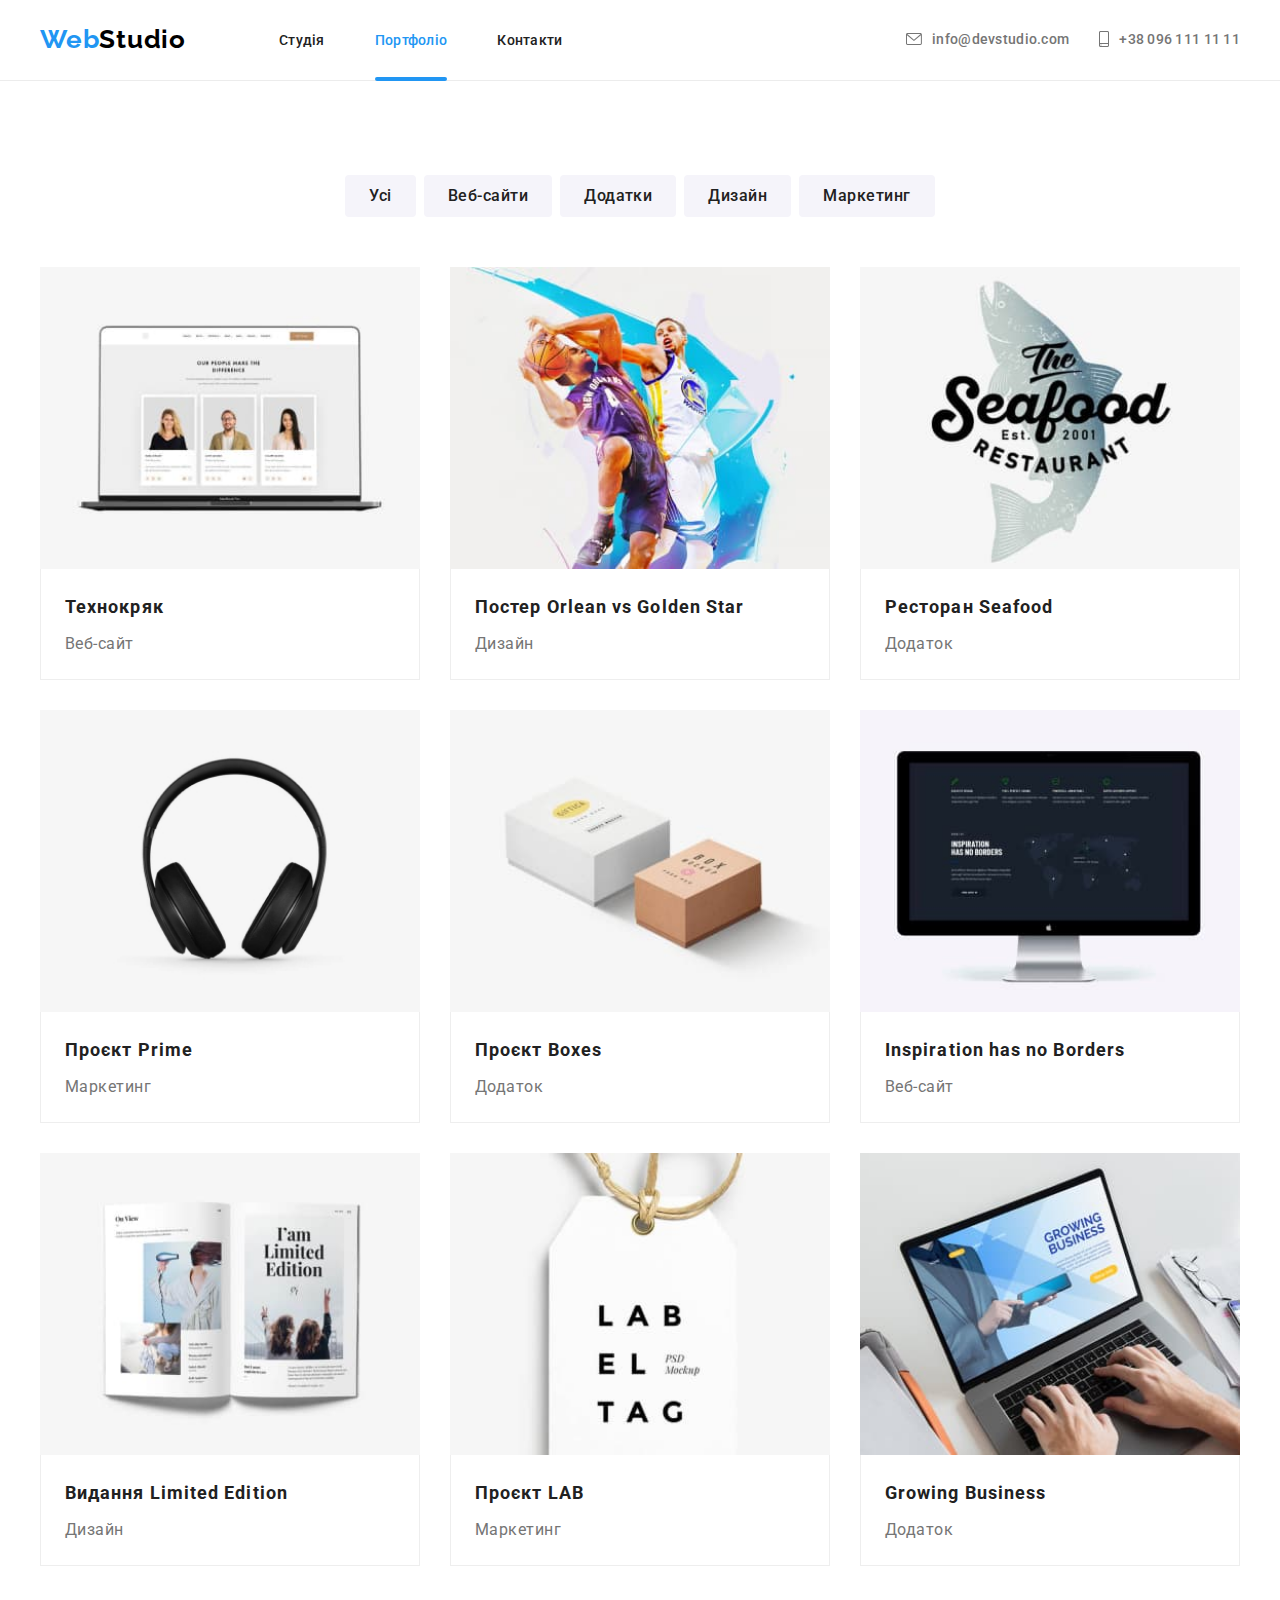
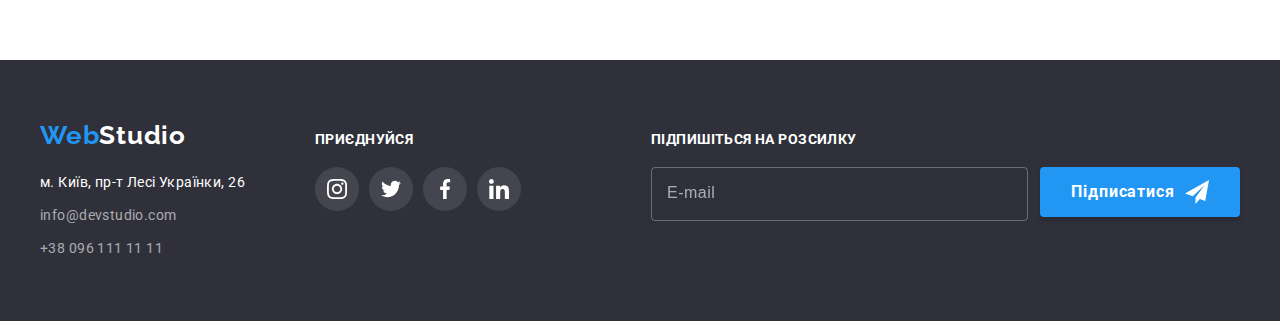
==== portfolio.html @ 85b56d27 "ДЗ Номер 8" ====
<!DOCTYPE html>
<html lang="uk">
  <head>
    <meta charset="UTF-8">
    <meta http-equiv="X-UA-Compatible" content="IE=edge">
    <meta name="viewport" content="width=device-width, initial-scale=1.0">
    <title>Портфоліо</title>
    <link rel="preconnect" href="https://fonts.googleapis.com">
    <link rel="preconnect" href="https://fonts.gstatic.com" crossorigin>
    <link rel="stylesheet" href="https://fonts.googleapis.com/css2?family=Raleway:wght@700&family=Roboto:wght@400;500;700;900&display=swap">
    <link rel="stylesheet" href="https://cdnjs.cloudflare.com/ajax/libs/modern-normalize/1.1.0/modern-normalize.min.css" integrity="sha512-wpPYUAdjBVSE4KJnH1VR1HeZfpl1ub8YT/NKx4PuQ5NmX2tKuGu6U/JRp5y+Y8XG2tV+wKQpNHVUX03MfMFn9Q==" crossorigin="anonymous" referrerpolicy="no-referrer">
    <link rel="stylesheet" href="./css/main.min.css">
    
  </head>

  <body>
    <header class="header">
      <div class="container header__container">     
        <a href="#" lang="en" class="logo header__logo">Web<span class="logo-studio header__logo-studio">Studio</span></a>
        <nav class="nav header__nav">       
          <ul class="menu list">
            <li class="menu__item"><a class="menu__link" href="./index.html">Студія</a></li>
            <li class="menu__item"><a class="menu__link menu__link-current" href="#">Портфоліо</a></li>
            <li class="menu__item"><a class="menu__link" href="#">Контакти</a></li>
          </ul>
          </nav>
          <ul class="authnav header__authnav list">
            <li class="authnav__item">            
              <a class="authnav__mail" href="mailto:info@devstudio.com">
                <svg class="authnav__icon-mail" width="16px" height="12px">
                  <use href="./images/ikonky.svg#icon-envelope"></use>
                </svg>
                info@devstudio.com
              </a>
            </li>
            <li>
              <a class="authnav__tel" href="tel:+380961111111">
                <svg class="authnav__icon-tel" width="10" height="16">
                  <use href="./images/ikonky.svg#icon-smartphone"></use>
                </svg>              
                +38 096 111 11 11
              </a>
            </li>
          </ul>
      </div>
    </header>

    <main>
      <section class="section">
        <div class="container">
          <h1 style="visibility: hidden; font-size: 0px" lang="en">
            Portfolio
          </h1>
          <ul class="portfolio-filters list">
            <li>
              <button type="button" class="button-portfolio">Усі</button>
            </li>
            <li>
              <button type="button" class="button-portfolio">Веб-сайти</button>
            </li>
            <li>
              <button type="button" class="button-portfolio">Додатки</button>
            </li>
            <li>
              <button type="button" class="button-portfolio">Дизайн</button>
            </li>
            <li>
              <button type="button" class="button-portfolio">Маркетинг</button>
            </li>
          </ul>
          <ul class="items-portfolio list">
            <li class="link-portfolio">              
              <a href="" class="portfolio-img">
                <div class="overlay">
                  <img src="./images/portfolio1.jpg" alt="Технократ" width="370" height="294">
                  <p class="portfolio-text">
                    Ресурс пропонує комплексні пропозиції з різним рівнем функціоналу та сервісів. Все це дозволить відвідувачу отримати вичерпні відомості про компанію чи приватну особу
                  </p>
                </div>            
                <div class="tetle-portfolio">
                  <h2 class="section-portfolio">Технокряк</h2>
                  <p class="text-portfolio">Веб-сайт</p>
                </div>
              </a>
            </li>
            <li class="link-portfolio">
              <a href="" class="portfolio-img">
                <div class="overlay">
                  <img src="./images/portfolio2.jpg" alt="Постер New Orlean vs Golden Star" width="370" height="294">
                  <p class="portfolio-text">
                    Ресурс пропонує комплексні пропозиції з різним рівнем функціоналу та сервісів. Все це дозволить відвідувачу отримати вичерпні відомості про компанію чи приватну особу
                  </p>
                </div>      
                <div class="tetle-portfolio">
                  <h2 class="section-portfolio">Постер <span lang="en">Orlean vs Golden Star</span>
                  </h2>
                  <p class="text-portfolio">Дизайн</p>
                </div>
              </a>
            </li>
            <li class="link-portfolio">
              <a href="" class="portfolio-img">
                <div class="overlay">
                  <img src="./images/portfolio-restoran.jpg" alt="Ресторан Seafood" width="370" height="294">
                  <p class="portfolio-text">
                    Ресурс пропонує комплексні пропозиції з різним рівнем функціоналу та сервісів. Все це дозволить відвідувачу отримати вичерпні відомості про компанію чи приватну особу
                  </p>
                </div>                
                <div class="tetle-portfolio">
                  <h2 class="section-portfolio">
                    Ресторан <span lang="en">Seafood</span>
                  </h2>
                  <p class="text-portfolio">Додаток</p>
                </div>
              </a>
            </li>
            <li class="link-portfolio">
              <a href="" class="portfolio-img">
                <div class="overlay">
                  <img src="./images/portfolio-2.jpg" alt="Проєкт Prime" width="370" height="294">                  
                  <p class="portfolio-text">
                    Ресурс пропонує комплексні пропозиції з різним рівнем функціоналу та сервісів. Все це дозволить відвідувачу отримати вичерпні відомості про компанію чи приватну особу
                  </p>
                </div>                
                <div class="tetle-portfolio">
                  <h2 class="section-portfolio">
                    Проєкт <span lang="en">Prime</span>
                  </h2>
                  <p class="text-portfolio">Маркетинг</p>
                </div>
              </a>
            </li>
            <li class="link-portfolio">
              <a href="" class="portfolio-img">
                <div class="overlay">
                  <img src="./images/portfolio5.jpg" alt="Проєкт Boxes" width="370" height="294">
                  <p class="portfolio-text">
                    Ресурс пропонує комплексні пропозиції з різним рівнем функціоналу та сервісів. Все це дозволить відвідувачу отримати вичерпні відомості про компанію чи приватну особу
                  </p>
                </div>                
                <div class="tetle-portfolio">
                  <h2 class="section-portfolio">
                    Проєкт <span lang="en">Boxes</span>
                  </h2>
                  <p class="text-portfolio">Додаток</p>
                </div>
              </a>
            </li>
            <li class="link-portfolio">
              <a href="" class="portfolio-img">
                <div class="overlay">
                  <img src="./images/monitor.jpg" alt="Inspiration has no Borders" width="370" height="294">
                  <p class="portfolio-text">
                    Ресурс пропонує комплексні пропозиції з різним рівнем функціоналу та сервісів. Все це дозволить відвідувачу отримати вичерпні відомості про компанію чи приватну особу
                  </p>
                </div>                
                <div class="tetle-portfolio">
                  <h2 class="section-portfolio" lang="en">
                    Inspiration has no Borders
                  </h2>
                  <p class="text-portfolio">Веб-сайт</p>
                </div>
              </a>
            </li>
            <li class="link-portfolio">
              <a href="" class="portfolio-img">
                <div class="overlay">
                  <img src="./images/portfolio7.jpg" alt="Видання Limited Edition" width="370" height="294">
                  <p class="portfolio-text">
                    Ресурс пропонує комплексні пропозиції з різним рівнем функціоналу та сервісів. Все це дозволить відвідувачу отримати вичерпні відомості про компанію чи приватну особу
                  </p>
                </div>                
                <div class="tetle-portfolio">
                  <h2 class="section-portfolio">
                    Видання <span lang="en">Limited Edition</span>
                  </h2>
                  <p class="text-portfolio">Дизайн</p>
                </div>
              </a>
            </li>
            <li class="link-portfolio">
              <a href="" class="portfolio-img">
                <div class="overlay">
                  <img src="./images/portfolio8.jpg" alt="Проєкт LAB" width="370" height="294">
                  <p class="portfolio-text">
                    Ресурс пропонує комплексні пропозиції з різним рівнем функціоналу та сервісів. Все це дозволить відвідувачу отримати вичерпні відомості про компанію чи приватну особу
                  </p>
                </div>         
                <div class="tetle-portfolio">
                  <h2 class="section-portfolio">
                    Проєкт <span lang="en">LAB</span>
                  </h2>
                  <p class="text-portfolio">Маркетинг</p>
                </div>
              </a>
            </li>
            <li class="link-portfolio">
              <a href="" class="portfolio-img">
                <div class="overlay">
                  <img src="./images/2910404.jpg" alt="Growing Business" width="370" height="294">
                  <p class="portfolio-text">
                    Ресурс пропонує комплексні пропозиції з різним рівнем функціоналу та сервісів. Все це дозволить відвідувачу отримати вичерпні відомості про компанію чи приватну особу
                  </p>
                </div>               
                <div class="tetle-portfolio">
                  <h2 class="section-portfolio" lang="en">Growing Business</h2>
                  <p class="text-portfolio">Додаток</p>
                </div>
              </a>
            </li>
          </ul>
        </div>
      </section>
    </main>
    <footer class="footer">
      <div class="container footer-container">
        <div class="footer-adres">
          <div class="container-logo">
            <a href="#" class="logofooter">
              Web<span class="logo-footer">Studio</span>
            </a>
          </div>
          <address class="container-adres-footer">
            <ul class="footer-link list">
              <li> 
                <a class="item-footer" href="https://goo.gl/maps/GnvDtr7HdXRWNXp48" target="_blank" rel="noopener noreferrer">м. Київ, пр-т Лесі Українки, 26</a>
              </li>
              <li>
                <a class="link-mail-footer" href="mailto:info@devstudio.com"
                  >info@devstudio.com
                </a>
              </li>
              <li>
                <a class="link-tel-footer" href="tel:+380961111111">
                  +38 096 111 11 11
                </a>
              </li>
            </ul>
          </address>
        </div>
        <div class="social">
          <span class="footer-internet-title">Приєднуйся</span>
          <ul class="social-list list">
            <li class="social-item">
              <a class="social-link" href="#">
                <svg class="social-icon" width="20" height="20">
                  <use href="./images/ikonky.svg#icon-instagram"></use>
                </svg>
              </a>
            </li>
            <li class="social-item">
              <a class="social-link" href="#">
                <svg class="social-icon" width="20" height="20">
                  <use href="./images/ikonky.svg#icon-twitter"></use>
                </svg>
              </a>
            </li>
            <li class="social-item">
              <a class="social-link" href="#">
                <svg class="social-icon" width="20" height="20">
                  <use href="./images/ikonky.svg#icon-facebook"></use>
                </svg>
              </a>
            </li>
            <li class="social-item">
              <a class="social-link" href="#">
                <svg class="social-icon" width="20" height="20">
                  <use href="./images/ikonky.svg#icon-linkedin"></use>
                </svg>
              </a>
            </li>
          </ul>
        </div>
        <div>
          <p class="footer-subtitle">Підпишіться на розсилку</p>
          <form class="signup-field">
            <input class="signup-input"
            type="email"
            name="signup-form" 
            id="email"
            placeholder="E-mail">            
            <button class="signup-button" type="submit">Підписатися
            <svg class="sign-icon" width="24" height="24">
                <use href="./images/ikonky.svg#icon-send"></use>
              </svg>
            </button>
          </form>
        </div>
      </div>
    </footer>
  </body>
</html>
---- css/main.min.css ----
h1,h2,h3,h4,h5,h6,p{margin:0}img{display:block;width:100%;height:auto;max-width:100%}body{font-family:"Roboto",sans-serif;background-color:var(--primary--white-color);color:var(--primary-text-color);margin:0}.list{list-style:none;margin:0;padding:0}.section,.portfolio{padding:94px 0}.container{width:100%;padding-left:15px;padding-right:15px;margin:0 auto}@media screen and (min-width: 480px){.container{max-width:480px}}@media screen and (min-width: 768px){.container{max-width:768px}}@media screen and (min-width: 1200px){.container{max-width:1200px}}.is-hidden{opacity:0;visibility:hidden;pointer-events:none}.backdrop{position:fixed;top:0;left:0;width:100%;height:100%;background-color:rgba(0,0,0,.2);transition:opacity var(--tran)}.modal{position:absolute;top:50%;left:50%;transform:translate(-50%, -50%);width:528px;box-shadow:0px 1px 3px rgba(0,0,0,.12),0px 1px 1px rgba(0,0,0,.14),0px 2px 1px rgba(0,0,0,.2);border-radius:4px;padding:40px;background-color:var(--primary--white-color)}.button-modal{position:absolute;display:flex;top:8px;right:8px;width:30px;height:30px;justify-content:center;align-items:center;border:1px solid rgba(0,0,0,.1);border-radius:50%;cursor:pointer;background-color:#fff;transition:color var(--tran),background-color var(--tran)}.button-modal:hover,.button-modal:focus{fill:var(--button-active-color)}.modal-title{font-weight:700;font-size:20px;line-height:1.15;text-align:center;letter-spacing:.03em;margin-bottom:12px;color:var(--title-text-color)}.modal-field{position:relative}.modal-field:not(:last-child){margin-bottom:10px}.icon-input{position:relative}.modal-icon{position:absolute;top:50%;transform:translateY(50%);left:12px;top:0px}.modal-input:focus+.modal-icon{fill:var(--accent-color)}.input-label{display:block;font-weight:400;font-size:12px;line-height:1.1667;letter-spacing:.01em;color:var(--primary-text-color);margin-bottom:4px}.check-text{font-size:14px;line-height:1.7;letter-spacing:.03em;color:var(--primary-text-color);display:flex;align-items:center;justify-content:center}.check-text span{width:16px;height:15px;background:var(--primary--white-color);border:2px solid var(--title-text-color);border-radius:2px;margin-right:7px;display:flex;align-items:center;justify-content:center;fill:rgba(0,0,0,0)}.modal-check:checked+.check-text span{background-color:var(--accent-color);border:none;fill:var(--primary--white-color)}.modal-check:focus+.check-text span{border-color:var(--accent-color)}.modal-check{font-size:12px}.input-policy{letter-spacing:.03em;font-size:14px;line-height:1.7;text-decoration:underline;color:var(--accent-color);margin-left:5px}.modal-input{font-size:12px;width:100%;height:40px;margin-top:0px;border-radius:5px;border:1px solid rgba(33,33,33,.2);border-radius:4px;padding-left:42px;color:var(--title-text-color);outline:rgba(0,0,0,0)}.modal-input:focus{border-color:var(--accent-color)}.modal-comment{font-size:12px;width:100%;height:120px;border:1px solid rgba(33,33,33,.2);border-radius:4px;resize:none;padding:16px 12px;margin-bottom:20px}.modal-comment:hover,.modal-comment:focus{outline-color:var(--accent-color)}.modal-comment::-moz-placeholder{font-weight:400;font-size:12px;line-height:1.1667;letter-spacing:.01em;color:rgba(117,117,117,.5)}.modal-comment:-ms-input-placeholder{font-weight:400;font-size:12px;line-height:1.1667;letter-spacing:.01em;color:rgba(117,117,117,.5)}.modal-comment::placeholder{font-weight:400;font-size:12px;line-height:1.1667;letter-spacing:.01em;color:rgba(117,117,117,.5)}.modal-input-button{display:flex;align-items:center;justify-content:center;margin-top:30px}.input-button{width:200px;height:50px;font-weight:700;font-size:16px;line-height:1.8;box-shadow:0px 4px 4px rgba(0,0,0,.15);border-radius:4px;border-color:rgba(0,0,0,0);align-items:center;letter-spacing:.06em;margin:0 auto;color:var(--primary--white-color);background-color:var(--accent-color);cursor:pointer}.input-button:hover,.input-button:focus{background-color:var(--button-active-color);color:var(--primary--white-color);transition:color 250ms cubic-bezier(0.4, 0, 0.2, 1),background-color 250ms cubic-bezier(0.4, 0, 0.2, 1),box-shadow 250ms cubic-bezier(0.4, 0, 0.2, 1)}:root{--primary-text-color: #757575;--title-text-color: #212121;--accent-color: #2196F3;--primary--white-color: #FFFFFF;--button-active-color: #188CEB;--iconka-links: #AFB1B8;--tran: 250ms cubic-bezier(0.4, 0, 0.2, 1)}.header{align-items:center;margin:0 auto;padding-top:24px;padding-bottom:25px;border-bottom:1px solid #ececec}.logo{display:block;font-family:"Raleway";font-style:normal;font-weight:700;font-size:26px;line-height:1.1923;letter-spacing:.03em;color:var(--accent-color);text-decoration:none}.header__logo{margin-right:93px}.logo-studio{font-family:"Raleway";font-style:normal;font-weight:700;font-size:26px;line-height:1.1923;letter-spacing:.03em;color:#000}.nav{display:flex}.header__container{display:flex;align-items:center}.header__nav{margin-right:auto}.menu{display:flex;align-items:center;gap:50px}.authnav{display:flex;padding:0;margin:0;align-items:center;gap:30px}.authnav:hover,.authnav:focus{color:var(--accent-color)}.authnav .header__authnav{margin-left:auto}.authnav__item{display:flex;align-items:center}.menu__link,.authnav a,.footer .authnav__mail,.footer .authnav__tel{text-decoration:none}.menu__link{position:relative;padding:32px 0;font-weight:500;font-size:14px;line-height:1.1428;letter-spacing:.02em;color:var(--title-text-color);transition:color var(--tran)}.menu__link:hover,.menu__link:focus,.menu__link.menu__link-current{color:var(--accent-color)}.menu__link-current::after{content:"";position:absolute;display:block;width:100%;height:4px;bottom:-1px;left:0;background-color:var(--accent-color);border-radius:2px;transition:background-color var(--tran)}.authnav__mail{display:flex;align-items:center;font-weight:500;font-size:14px;line-height:1.1428;letter-spacing:.02em;color:var(--primary-text-color);transition:color var(--tran)}.authnav__mail:hover,.authnav__mail:focus{color:var(--accent-color)}.authnav__icon-mail{align-items:center;justify-content:center;margin-right:10px;fill:currentColor}.authnav__tel{display:flex;font-style:normal;font-weight:500;font-size:14px;line-height:1.1428;letter-spacing:.02em;text-transform:uppercase;color:var(--primary-text-color);transition:color var(--tran)}.authnav__tel:hover,.authnav__tel:focus{color:var(--accent-color)}.authnav__icon-tel{align-items:center;justify-content:center;margin-right:10px;fill:currentColor}.hero{width:100%;background-size:cover;margin:0 auto;background-color:#2f303a;background-image:linear-gradient(rgba(47, 48, 58, 0.4), rgba(47, 48, 58, 0.4)),url(../images/header-img.jpg);background-repeat:no-repeat;background-position:center;text-align:center;padding-top:200px;padding-bottom:200px}.hero-container{align-items:center}.hero-title{font-weight:900;font-size:26px;line-height:1.6153;letter-spacing:.06em;text-transform:uppercase;align-items:center;color:#fff;margin:0 auto;margin-bottom:30px}@media screen and (min-width: 768px){.hero-title{width:360px}}@media screen and (min-width: 1200px){.hero-title{width:696px;font-size:44px;line-height:1.3636}}.button-hero{font-family:"Roboto";font-style:normal;font-weight:700;font-size:16px;line-height:1.875;align-items:center;letter-spacing:.06em;border-color:rgba(0,0,0,0);border-radius:4px;background-color:var(--accent-color);color:var(--primary--white-color);cursor:pointer;padding:10px 32px;transition:background-color var(--tran),color var(--tran)}.button-hero:hover,.button-hero:focus{background-color:var(--button-active-color)}.hidden{color:rgba(0,0,0,0);position:absolute;width:1px;height:1px;margin:-1px;border:0;padding:0;white-space:nowrap;-webkit-clip-path:inset(100%);clip-path:inset(100%);clip:rect(0 0 0 0);overflow:hidden}.section-title{font-weight:700;font-size:36px;line-height:1.166;text-align:start;letter-spacing:.03em;color:var(--title-text-color)}.title-section{font-weight:700;font-size:14px;line-height:1.1428;letter-spacing:.03em;text-transform:uppercase;justify-content:start;color:var(--title-text-color);margin-bottom:10px}.text-section{font-weight:400;font-size:14px;line-height:1.7142;letter-spacing:.03em;color:var(--primary-text-color)}.item-section{display:block}.item-section::before{display:block;content:"";height:120px;background:#f5f4fa;border-radius:4px;background-repeat:no-repeat;background-size:70px 70px;background-position:center;margin-bottom:30px}.list-section{display:flex;flex-wrap:wrap;align-items:start;gap:30px}@media screen and (min-width: 768px){.list-section{flex-basis:calc((100% - 60px)/2)}}@media screen and (min-width: 1200px){.list-section{flex-basis:calc((100% - 90px)/4)}}.icon-antenna::before{background-image:url(../images/antenna.svg)}.icon-clock::before{background-image:url(../images/clock.svg)}.icon-diagram::before{background-image:url(../images/diagram.svg)}.icon-astronaut::before{background-image:url(../images/astronaut.svg)}.profile{padding-top:0}@media screen and (max-width: 1199px){.profile{display:none}}@media screen and (min-width: 1200px){.profile{display:flex}}.section-profile{font-weight:700;font-size:36px;line-height:1.166;text-align:center;letter-spacing:.03em;color:var(--title-text-color);margin-bottom:50px}.container-profile{display:flex;align-items:start;gap:30px;padding-bottom:94px}.link-profile{display:block;flex-basis:calc((100% - 60px)/3);position:relative}.profile-text{position:absolute;display:flex;justify-content:center;align-items:center;left:0;bottom:0;width:100%;height:70px;font-style:normal;font-weight:700;font-size:14px;line-height:1.1428;text-align:center;letter-spacing:.03em;text-transform:uppercase;color:var(--primary--white-color);background-color:rgba(47,48,58,.8)}.teams{background:#f5f4fa}.teams-title{font-weight:700;font-size:28px;line-height:1.1785;text-align:center;letter-spacing:.03em;color:var(--title-text-color);margin-bottom:30px}@media screen and (min-width: 1200px){.teams-title{font-size:36px;line-height:1.1666}}.container-teams{display:flex;flex-wrap:wrap;align-items:start;gap:30px}.link-teams{background:#fff;box-shadow:0px 1px 3px rgba(0,0,0,.12),0px 1px 1px rgba(0,0,0,.14),0px 2px 1px rgba(0,0,0,.2);border-radius:0px 0px 4px 4px;display:block}@media screen and (min-width: 480px){.link-teams{flex-basis:100%}}@media screen and (min-width: 768px){.link-teams{flex-basis:calc((100% - 30px)/2)}}@media screen and (min-width: 1200px){.link-teams{flex-basis:calc((100% - 90px)/4)}}.section-teams{font-style:normal;font-weight:500;font-size:16px;line-height:1.1875;text-align:center;letter-spacing:.03em;color:var(--title-text-color);margin-bottom:10px}.teams-tetle{padding:30px 0}.text-teams{font-style:normal;font-weight:400;font-size:16px;line-height:1.1875;text-align:center;letter-spacing:.03em;color:var(--primary-text-color);margin:16px}.teams-list{display:flex;justify-content:center;gap:10px}.teams-item{width:44px;height:44px}.teams-link{width:100%;height:100%;background-color:var(--primary--white-color);border-radius:50%;display:flex;align-items:center;justify-content:center;transition:fill var(--tran),background-color var(--tran)}.teams-link:hover,.teams-link:focus{background-color:var(--accent-color)}.teams-icon{fill:var(--iconka-links);transition:fill var(--tran)}.teams-icon:hover,.teams-icon:focus{fill:var(--primary--white-color)}.teams-link:hover .teams-icon,.teams-link:focus .teams-icon{fill:var(--primary--white-color)}.klient{padding-top:60px;padding-bottom:60px}@media screen and (min-width: 1200px){.klient{padding-top:94px;padding-bottom:94px}}.klient-title{font-style:normal;font-weight:700;font-size:28px;line-height:1.1666;text-align:center;letter-spacing:.03em;color:var(--title-text-color);margin-bottom:30px}.container-klient{display:flex;flex-wrap:wrap;align-items:center;justify-content:center;gap:30px}.klient-list{width:100%}@media screen and (min-width: 480px){.klient-list{width:calc((100% - 30px)/2)}}@media screen and (min-width: 768px){.klient-list{width:calc((100% - 60px)/3)}}@media screen and (min-width: 1200px){.klient-list{width:calc((100% - 150px)/6)}}.klient-link{display:flex;justify-content:center;align-items:center;height:92px;color:#afb1b8;border-radius:4px;border:1px solid #afb1b8;transition:color var(--tran),border var(--tran)}.klient-link:hover,.klient-link:focus{color:#2196f3;border:1px solid #2196f3}.klient-icon{fill:currentColor}.footer{background-color:#2f303a;padding:60px 0}.footer-container{display:flex;align-items:baseline}.footer-adres{margin-right:70px}.container-logo{display:block;margin-top:0;margin-bottom:20px}.logofooter{font-family:"Raleway";font-style:normal;font-weight:700;font-size:26px;line-height:1.1923;letter-spacing:.03em;color:var(--accent-color);text-decoration:none}.logo-footer{font-family:"Raleway";font-style:normal;font-weight:700;font-size:26px;line-height:1.1923;letter-spacing:.03em;color:var(--primary--white-color);margin-top:60px}.footer-link li:not(:last-child){margin-bottom:9px}.item-footer{display:inline-block;font-weight:400;font-style:normal;font-size:14px;line-height:1.7142;letter-spacing:.03em;color:var(--primary--white-color);text-decoration:none;transition:color var(--tran)}.item-footer:hover,.item-footer:focus{color:var(--button-active-color)}.link-mail-footer{display:inline-block;font-weight:400;font-style:normal;font-size:14px;line-height:1.7142;letter-spacing:.03em;text-decoration:none;color:rgba(255,255,255,.6);transition:color var(--tran)}.link-mail-footer:hover,.link-mail-footer:focus{color:var(--button-active-color)}.link-tel-footer{font-weight:400;font-style:normal;font-size:14px;line-height:1.7142;letter-spacing:.03em;text-decoration:none;color:rgba(255,255,255,.6);transition:color var(--tran)}.link-tel-footer:hover,.link-tel-footer:focus{color:var(--button-active-color)}.social{margin-right:auto}.footer-internet{display:blok}.footer-internet-title{display:block;margin-bottom:20px;font-style:normal;font-weight:700;font-size:14px;line-height:1.1428;letter-spacing:.03em;text-transform:uppercase;color:var(--primary--white-color)}.footer-internet-link{display:flex}.social-list{display:flex;justify-content:center;gap:10px}.social-item{width:44px;height:44px}.social-link{width:100%;height:100%;background-color:rgba(255,255,255,.1);border-radius:50%;display:flex;align-items:center;justify-content:center;transition:background-color var(--tran)}.social-link:hover,.social-link:focus{background-color:var(--accent-color)}.social-link:hover .teams-icon,.social-link:focus .teams-icon{fill:var(--primary--white-color)}.social-icon{fill:var(--primary--white-color)}.social-icon:hover,.social-icon:focus{fill:var(--primary--white-color)}.footer-subtitle{font-style:normal;font-weight:700;font-size:14px;line-height:1.1428;letter-spacing:.03em;margin-bottom:20px;text-transform:uppercase;color:var(--primary--white-color)}.signup-field{display:flex;gap:12px}.signup-input{width:358px;height:50px;background-color:rgba(0,0,0,0);border:1px solid rgba(255,255,255,.3);filter:drop-shadow(0px 4px 4px rgba(0, 0, 0, 0.15));border-radius:4px;color:var(--primary--white-color);padding-left:15px}.signup-input::-moz-placeholder{font-size:16px;line-height:1.25;letter-spacing:.03em;color:rgba(255,255,255,.6)}.signup-input:-ms-input-placeholder{font-size:16px;line-height:1.25;letter-spacing:.03em;color:rgba(255,255,255,.6)}.signup-input::placeholder{font-size:16px;line-height:1.25;letter-spacing:.03em;color:rgba(255,255,255,.6)}.signup-input:hover,.signup-input:focus{border-color:var(--button-active-color)}.signup-input:focus{outline:var(--button-active-color)}.signup-button{display:flex;align-items:center;justify-content:center;min-width:200px;height:50px;margin:0;background:var(--accent-color);box-shadow:0px 4px 4px rgba(0,0,0,.15);border-radius:4px;border:rgba(0,0,0,0);font-family:inherit;font-weight:700;font-size:16px;line-height:1.875;cursor:pointer;text-align:center;letter-spacing:.06em;color:var(--primary--white-color);transition:background-color var(--tran)}.signup-button:hover,.signup-button:focus{background-color:var(--button-active-color)}.sign-icon{margin-left:10px;width:24px;height:24px;fill:currentColor}.portfolio-filters{display:flex;justify-content:center;gap:8px;margin-bottom:50px}.container-filter-portfolio{padding-bottom:16px}.container-portfolio{padding-top:34px}.button-portfolio{font-family:"Roboto";font-style:normal;font-weight:500;font-size:16px;line-height:1.625;text-align:center;letter-spacing:.03em;padding:6px 22px;background:#f5f4fa;border-radius:4px;color:var(--title-text-color);border-color:rgba(0,0,0,0);flex-basis:calc((100% - 32px)/5);cursor:pointer;transition:background-color var(--tran),color var(--tran),box-shadow var(--tran),border-radius var(--tran)}.button-portfolio:hover,.button-portfolio:focus{background-color:var(--accent-color);color:var(--primary--white-color);box-shadow:0px 3px 1px rgba(0,0,0,.1),0px 1px 2px rgba(0,0,0,.08),0px 2px 2px rgba(0,0,0,.12);border-radius:4px}.section-portfolio{font-weight:700;font-size:18px;line-height:2;letter-spacing:.06em;color:var(--title-text-color);margin-bottom:4px}.text-portfolio{font-size:16px;line-height:1.875;letter-spacing:.03em;color:var(--primary-text-color)}.items-portfolio{display:flex;flex-wrap:wrap;gap:30px}.link-portfolio{background:var(--primary--white-color);width:calc((100% - 60px)/3)}.portfolio-img{display:block;text-decoration:none}.portfolio-img:hover,.portfolio-img:focus{box-shadow:0px 1px 1px rgba(0,0,0,.12),0px 4px 4px rgba(0,0,0,.06),1px 4px 6px rgba(0,0,0,.16)}.overlay{position:relative;overflow:hidden}.portfolio-img:hover .portfolio-text,.portfolio-img:focus .portfolio-text{transform:translateY(0);opacity:1}.portfolio-text{position:absolute;top:0;display:flex;align-items:center;padding:0 24px;height:100%;background-color:rgba(33,150,243,.9);font-style:normal;font-weight:400;font-size:18px;line-height:1.1556;letter-spacing:.03em;color:var(--primary--white-color);transform:translateY(100%);transition:transform 250ms cubic-bezier(0.4, 0, 0.2, 1)}.portfolio-img:hover .portfolio-text,.portfolio-img:focus .portfolio-text{transform:translateY(0);opacity:1}.tetle-portfolio{display:block;padding:20px 24px;border:1px solid #eee;border-top:0}/*# sourceMappingURL=main.min.css.map */
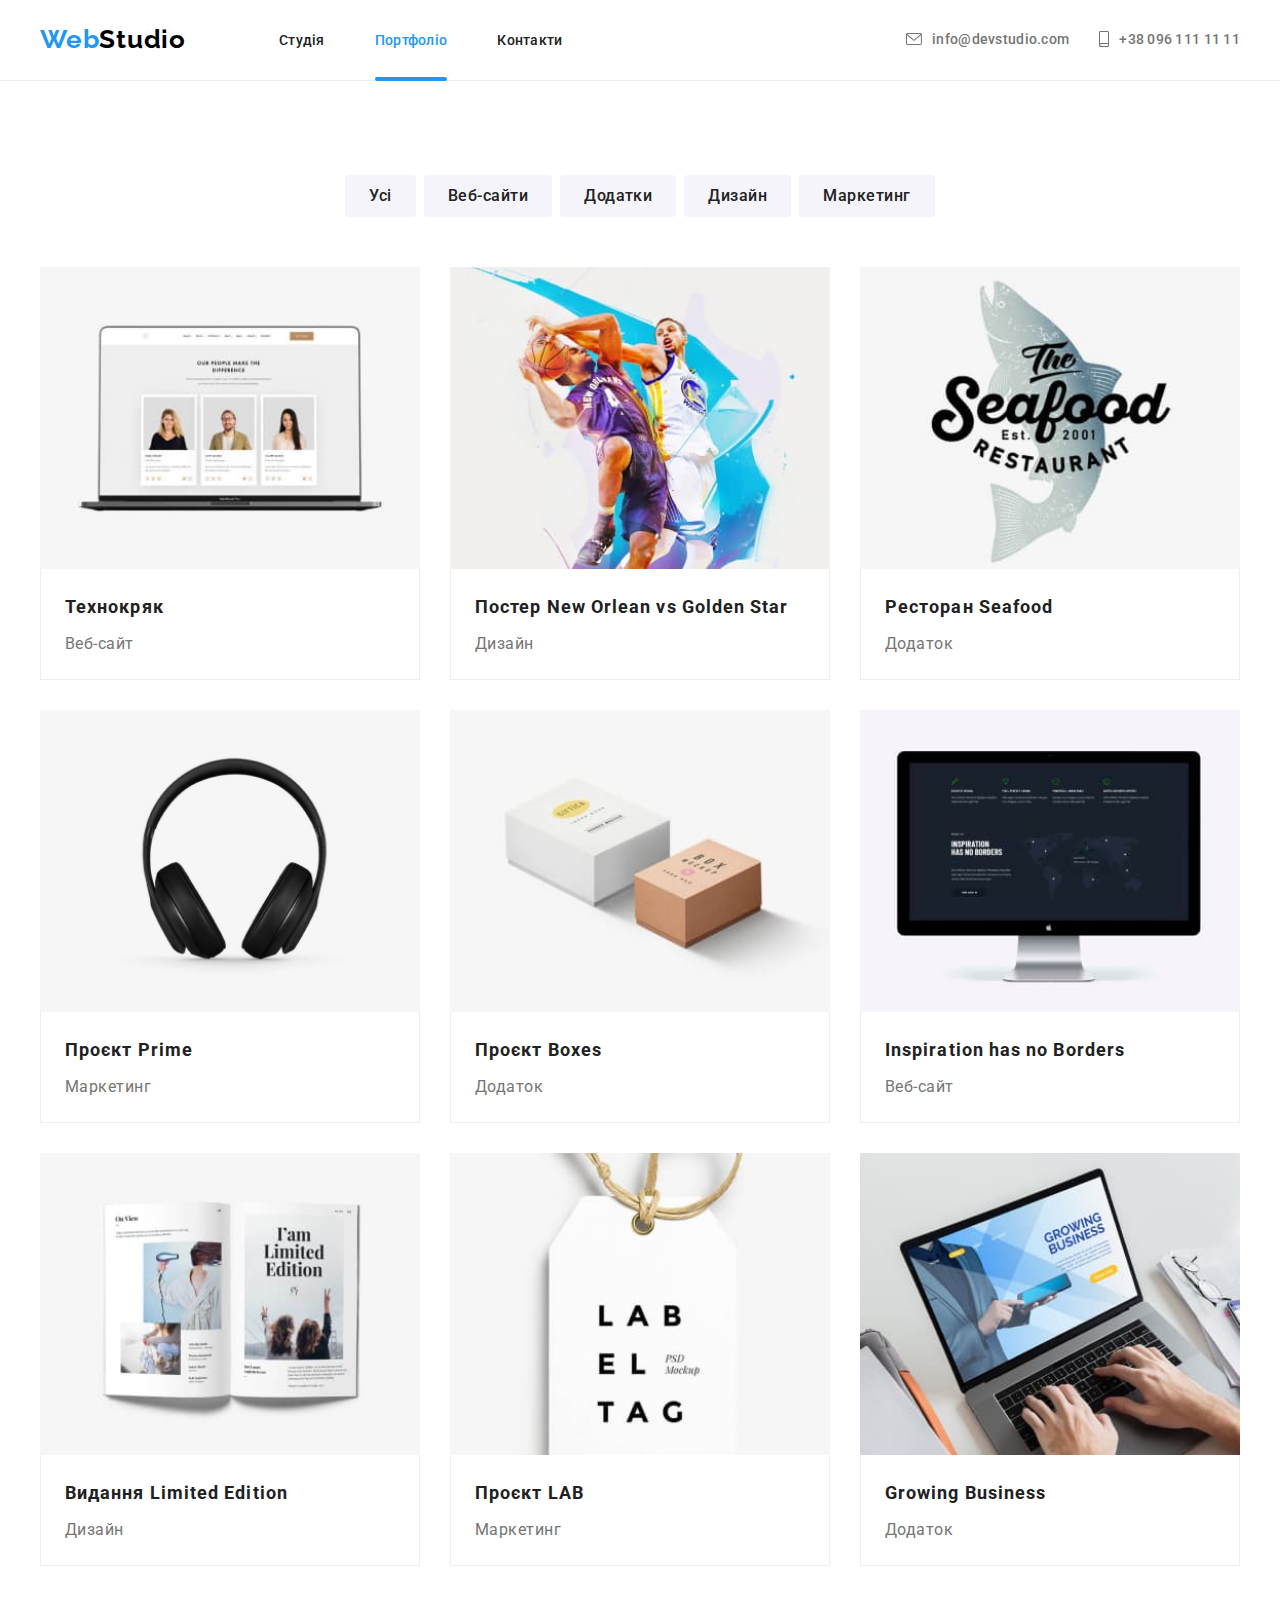
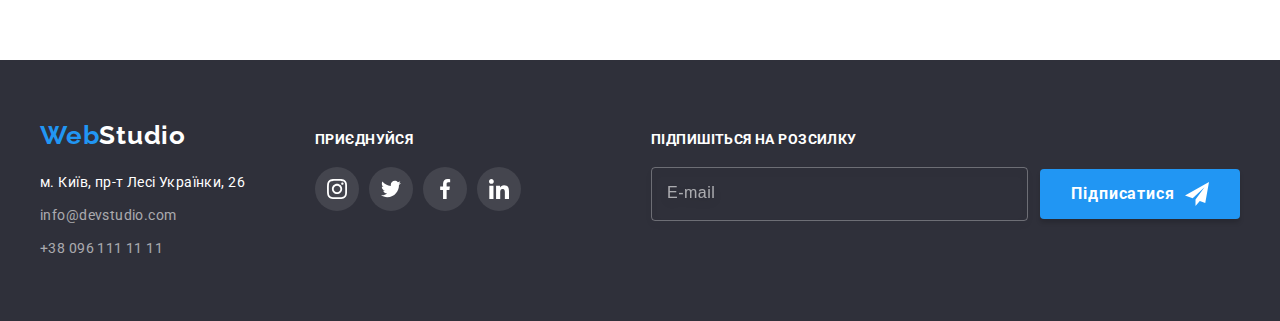
==== commit 380f478e: "Домашка" ====
--- a/portfolio.html
+++ b/portfolio.html
@@ -16,32 +16,81 @@
   <body>
     <header class="header">
       <div class="container header__container">     
-        <a href="#" lang="en" class="logo header__logo">Web<span class="logo-studio header__logo-studio">Studio</span></a>
+        <a href="./index.html" lang="en" class="logo header__logo">Web<span class="logo-studio header__logo-studio">Studio</span></a>
         <nav class="nav header__nav">       
-          <ul class="menu list">
-            <li class="menu__item"><a class="menu__link" href="./index.html">Студія</a></li>
-            <li class="menu__item"><a class="menu__link menu__link-current" href="#">Портфоліо</a></li>
-            <li class="menu__item"><a class="menu__link" href="#">Контакти</a></li>
-          </ul>
-          </nav>
-          <ul class="authnav header__authnav list">
-            <li class="authnav__item">            
-              <a class="authnav__mail" href="mailto:info@devstudio.com">
-                <svg class="authnav__icon-mail" width="16px" height="12px">
-                  <use href="./images/ikonky.svg#icon-envelope"></use>
-                </svg>
-                info@devstudio.com
-              </a>
-            </li>
-            <li>
-              <a class="authnav__tel" href="tel:+380961111111">
-                <svg class="authnav__icon-tel" width="10" height="16">
-                  <use href="./images/ikonky.svg#icon-smartphone"></use>
-                </svg>              
-                +38 096 111 11 11
-              </a>
-            </li>
-          </ul>
+        <ul class="menu list">
+          <li class="menu__item"><a class="menu__link" href="./index.html">Студія</a></li>
+          <li class="menu__item"><a class="menu__link menu__link_current" href="./portfolio.html">Портфоліо</a></li>
+          <li class="menu__item"><a class="menu__link" href="#">Контакти</a></li>
+        </ul>
+        </nav>
+        <ul class="authnav header__authnav list">
+          <li class="authnav__item">            
+            <a class="authnav__mail" href="mailto:info@devstudio.com">
+              <svg class="authnav__icon-mail" width="16" height="12">
+                <use href="./images/ikonky.svg#icon-envelope"></use>
+              </svg>
+              info@devstudio.com
+            </a>
+          </li>
+          <li class="authnav__item">
+            <a class="authnav__tel" href="tel:+380961111111">
+              <svg class="authnav__icon-tel" width="10" height="16">
+                <use href="./images/ikonky.svg#icon-smartphone"></use>
+              </svg>              
+              +38 096 111 11 11
+            </a>
+          </li>
+        </ul>
+        <button type="button" class="menu-open" data-menu-open>
+          <svg class="icon-menuopen" width="40" height="40">        
+            <use href="./images/ikonky.svg#icon-menu"></use>
+          </svg>
+        </button> 
+      </div>
+      <div class="mob-menu is-hidden" data-menu>
+        <div class="container">
+          <div class="mob-menu-top">
+            <button type="button" class="menu-close" data-menu-close>
+              <svg class="icon-menuclose" width="40" height="40">        
+                <use href="./images/ikonky.svg#icon-close"></use>
+              </svg>
+            </button>
+            <ul class="menu-list list">
+              <li class="menu-list__item"><a class="menu-list__link" href="./index.html">Студія</a></li>
+              <li class="menu-list__item"><a class="menu-list__link menu-list__link_current" href="/portfolio.html">Портфоліо</a></li>
+              <li class="menu-list__item"><a class="menu-list__link" href="#">Контакти</a></li>
+            </ul> 
+          </div>       
+          <div class="mob-menu-bottom">
+            <ul class="list">
+              <li>
+                <a class="mob-menu__tel" href="tel:+380961111111">
+                  +38 096 111 11 11
+                </a>
+              </li>
+              <li>
+                <a class="mob-menu__mail" href="mailto:info@devstudio.com">
+                  info@devstudio.com
+                </a>
+              </li>
+            </ul>           
+            <ul class="mob-soc list">
+              <li class="mob-soc__item">
+              <a href="#" target="_blank" rel="noopenep noreferrer" class="mob-soc__link">Instagram</a>
+              </li>
+             <li class="mob-soc__item">
+               <a href="#" target="_blank" rel="noopenep noreferrer" class="mob-soc__link">Twitter</a>
+              </li>
+              <li class="mob-soc__item">
+               <a href="#" target="_blank" rel="noopenep noreferrer" class="mob-soc__link">Facebook</a>
+             </li>
+              <li class="mob-soc__item">
+                <a href="#" target="_blank" rel="noopenep noreferrer" class="mob-soc__link">LinkedIn</a>
+              </li>
+            </ul>
+          </div>         
+        </div>
       </div>
     </header>
 
@@ -92,7 +141,7 @@
                   </p>
                 </div>      
                 <div class="tetle-portfolio">
-                  <h2 class="section-portfolio">Постер <span lang="en">Orlean vs Golden Star</span>
+                  <h2 class="section-portfolio">Постер <span lang="en">New Orlean vs Golden Star</span>
                   </h2>
                   <p class="text-portfolio">Дизайн</p>
                 </div>
--- a/css/main.min.css
+++ b/css/main.min.css
@@ -1 +1 @@
-h1,h2,h3,h4,h5,h6,p{margin:0}img{display:block;width:100%;height:auto;max-width:100%}body{font-family:"Roboto",sans-serif;background-color:var(--primary--white-color);color:var(--primary-text-color);margin:0}.list{list-style:none;margin:0;padding:0}.section,.portfolio{padding:94px 0}.container{width:100%;padding-left:15px;padding-right:15px;margin:0 auto}@media screen and (min-width: 480px){.container{max-width:480px}}@media screen and (min-width: 768px){.container{max-width:768px}}@media screen and (min-width: 1200px){.container{max-width:1200px}}.is-hidden{opacity:0;visibility:hidden;pointer-events:none}.backdrop{position:fixed;top:0;left:0;width:100%;height:100%;background-color:rgba(0,0,0,.2);transition:opacity var(--tran)}.modal{position:absolute;top:50%;left:50%;transform:translate(-50%, -50%);width:528px;box-shadow:0px 1px 3px rgba(0,0,0,.12),0px 1px 1px rgba(0,0,0,.14),0px 2px 1px rgba(0,0,0,.2);border-radius:4px;padding:40px;background-color:var(--primary--white-color)}.button-modal{position:absolute;display:flex;top:8px;right:8px;width:30px;height:30px;justify-content:center;align-items:center;border:1px solid rgba(0,0,0,.1);border-radius:50%;cursor:pointer;background-color:#fff;transition:color var(--tran),background-color var(--tran)}.button-modal:hover,.button-modal:focus{fill:var(--button-active-color)}.modal-title{font-weight:700;font-size:20px;line-height:1.15;text-align:center;letter-spacing:.03em;margin-bottom:12px;color:var(--title-text-color)}.modal-field{position:relative}.modal-field:not(:last-child){margin-bottom:10px}.icon-input{position:relative}.modal-icon{position:absolute;top:50%;transform:translateY(50%);left:12px;top:0px}.modal-input:focus+.modal-icon{fill:var(--accent-color)}.input-label{display:block;font-weight:400;font-size:12px;line-height:1.1667;letter-spacing:.01em;color:var(--primary-text-color);margin-bottom:4px}.check-text{font-size:14px;line-height:1.7;letter-spacing:.03em;color:var(--primary-text-color);display:flex;align-items:center;justify-content:center}.check-text span{width:16px;height:15px;background:var(--primary--white-color);border:2px solid var(--title-text-color);border-radius:2px;margin-right:7px;display:flex;align-items:center;justify-content:center;fill:rgba(0,0,0,0)}.modal-check:checked+.check-text span{background-color:var(--accent-color);border:none;fill:var(--primary--white-color)}.modal-check:focus+.check-text span{border-color:var(--accent-color)}.modal-check{font-size:12px}.input-policy{letter-spacing:.03em;font-size:14px;line-height:1.7;text-decoration:underline;color:var(--accent-color);margin-left:5px}.modal-input{font-size:12px;width:100%;height:40px;margin-top:0px;border-radius:5px;border:1px solid rgba(33,33,33,.2);border-radius:4px;padding-left:42px;color:var(--title-text-color);outline:rgba(0,0,0,0)}.modal-input:focus{border-color:var(--accent-color)}.modal-comment{font-size:12px;width:100%;height:120px;border:1px solid rgba(33,33,33,.2);border-radius:4px;resize:none;padding:16px 12px;margin-bottom:20px}.modal-comment:hover,.modal-comment:focus{outline-color:var(--accent-color)}.modal-comment::-moz-placeholder{font-weight:400;font-size:12px;line-height:1.1667;letter-spacing:.01em;color:rgba(117,117,117,.5)}.modal-comment:-ms-input-placeholder{font-weight:400;font-size:12px;line-height:1.1667;letter-spacing:.01em;color:rgba(117,117,117,.5)}.modal-comment::placeholder{font-weight:400;font-size:12px;line-height:1.1667;letter-spacing:.01em;color:rgba(117,117,117,.5)}.modal-input-button{display:flex;align-items:center;justify-content:center;margin-top:30px}.input-button{width:200px;height:50px;font-weight:700;font-size:16px;line-height:1.8;box-shadow:0px 4px 4px rgba(0,0,0,.15);border-radius:4px;border-color:rgba(0,0,0,0);align-items:center;letter-spacing:.06em;margin:0 auto;color:var(--primary--white-color);background-color:var(--accent-color);cursor:pointer}.input-button:hover,.input-button:focus{background-color:var(--button-active-color);color:var(--primary--white-color);transition:color 250ms cubic-bezier(0.4, 0, 0.2, 1),background-color 250ms cubic-bezier(0.4, 0, 0.2, 1),box-shadow 250ms cubic-bezier(0.4, 0, 0.2, 1)}:root{--primary-text-color: #757575;--title-text-color: #212121;--accent-color: #2196F3;--primary--white-color: #FFFFFF;--button-active-color: #188CEB;--iconka-links: #AFB1B8;--tran: 250ms cubic-bezier(0.4, 0, 0.2, 1)}.header{align-items:center;margin:0 auto;padding-top:24px;padding-bottom:25px;border-bottom:1px solid #ececec}.logo{display:block;font-family:"Raleway";font-style:normal;font-weight:700;font-size:26px;line-height:1.1923;letter-spacing:.03em;color:var(--accent-color);text-decoration:none}.header__logo{margin-right:93px}.logo-studio{font-family:"Raleway";font-style:normal;font-weight:700;font-size:26px;line-height:1.1923;letter-spacing:.03em;color:#000}.nav{display:flex}.header__container{display:flex;align-items:center}.header__nav{margin-right:auto}.menu{display:flex;align-items:center;gap:50px}.authnav{display:flex;padding:0;margin:0;align-items:center;gap:30px}.authnav:hover,.authnav:focus{color:var(--accent-color)}.authnav .header__authnav{margin-left:auto}.authnav__item{display:flex;align-items:center}.menu__link,.authnav a,.footer .authnav__mail,.footer .authnav__tel{text-decoration:none}.menu__link{position:relative;padding:32px 0;font-weight:500;font-size:14px;line-height:1.1428;letter-spacing:.02em;color:var(--title-text-color);transition:color var(--tran)}.menu__link:hover,.menu__link:focus,.menu__link.menu__link-current{color:var(--accent-color)}.menu__link-current::after{content:"";position:absolute;display:block;width:100%;height:4px;bottom:-1px;left:0;background-color:var(--accent-color);border-radius:2px;transition:background-color var(--tran)}.authnav__mail{display:flex;align-items:center;font-weight:500;font-size:14px;line-height:1.1428;letter-spacing:.02em;color:var(--primary-text-color);transition:color var(--tran)}.authnav__mail:hover,.authnav__mail:focus{color:var(--accent-color)}.authnav__icon-mail{align-items:center;justify-content:center;margin-right:10px;fill:currentColor}.authnav__tel{display:flex;font-style:normal;font-weight:500;font-size:14px;line-height:1.1428;letter-spacing:.02em;text-transform:uppercase;color:var(--primary-text-color);transition:color var(--tran)}.authnav__tel:hover,.authnav__tel:focus{color:var(--accent-color)}.authnav__icon-tel{align-items:center;justify-content:center;margin-right:10px;fill:currentColor}.hero{width:100%;background-size:cover;margin:0 auto;background-color:#2f303a;background-image:linear-gradient(rgba(47, 48, 58, 0.4), rgba(47, 48, 58, 0.4)),url(../images/header-img.jpg);background-repeat:no-repeat;background-position:center;text-align:center;padding-top:200px;padding-bottom:200px}.hero-container{align-items:center}.hero-title{font-weight:900;font-size:26px;line-height:1.6153;letter-spacing:.06em;text-transform:uppercase;align-items:center;color:#fff;margin:0 auto;margin-bottom:30px}@media screen and (min-width: 768px){.hero-title{width:360px}}@media screen and (min-width: 1200px){.hero-title{width:696px;font-size:44px;line-height:1.3636}}.button-hero{font-family:"Roboto";font-style:normal;font-weight:700;font-size:16px;line-height:1.875;align-items:center;letter-spacing:.06em;border-color:rgba(0,0,0,0);border-radius:4px;background-color:var(--accent-color);color:var(--primary--white-color);cursor:pointer;padding:10px 32px;transition:background-color var(--tran),color var(--tran)}.button-hero:hover,.button-hero:focus{background-color:var(--button-active-color)}.hidden{color:rgba(0,0,0,0);position:absolute;width:1px;height:1px;margin:-1px;border:0;padding:0;white-space:nowrap;-webkit-clip-path:inset(100%);clip-path:inset(100%);clip:rect(0 0 0 0);overflow:hidden}.section-title{font-weight:700;font-size:36px;line-height:1.166;text-align:start;letter-spacing:.03em;color:var(--title-text-color)}.title-section{font-weight:700;font-size:14px;line-height:1.1428;letter-spacing:.03em;text-transform:uppercase;justify-content:start;color:var(--title-text-color);margin-bottom:10px}.text-section{font-weight:400;font-size:14px;line-height:1.7142;letter-spacing:.03em;color:var(--primary-text-color)}.item-section{display:block}.item-section::before{display:block;content:"";height:120px;background:#f5f4fa;border-radius:4px;background-repeat:no-repeat;background-size:70px 70px;background-position:center;margin-bottom:30px}.list-section{display:flex;flex-wrap:wrap;align-items:start;gap:30px}@media screen and (min-width: 768px){.list-section{flex-basis:calc((100% - 60px)/2)}}@media screen and (min-width: 1200px){.list-section{flex-basis:calc((100% - 90px)/4)}}.icon-antenna::before{background-image:url(../images/antenna.svg)}.icon-clock::before{background-image:url(../images/clock.svg)}.icon-diagram::before{background-image:url(../images/diagram.svg)}.icon-astronaut::before{background-image:url(../images/astronaut.svg)}.profile{padding-top:0}@media screen and (max-width: 1199px){.profile{display:none}}@media screen and (min-width: 1200px){.profile{display:flex}}.section-profile{font-weight:700;font-size:36px;line-height:1.166;text-align:center;letter-spacing:.03em;color:var(--title-text-color);margin-bottom:50px}.container-profile{display:flex;align-items:start;gap:30px;padding-bottom:94px}.link-profile{display:block;flex-basis:calc((100% - 60px)/3);position:relative}.profile-text{position:absolute;display:flex;justify-content:center;align-items:center;left:0;bottom:0;width:100%;height:70px;font-style:normal;font-weight:700;font-size:14px;line-height:1.1428;text-align:center;letter-spacing:.03em;text-transform:uppercase;color:var(--primary--white-color);background-color:rgba(47,48,58,.8)}.teams{background:#f5f4fa}.teams-title{font-weight:700;font-size:28px;line-height:1.1785;text-align:center;letter-spacing:.03em;color:var(--title-text-color);margin-bottom:30px}@media screen and (min-width: 1200px){.teams-title{font-size:36px;line-height:1.1666}}.container-teams{display:flex;flex-wrap:wrap;align-items:start;gap:30px}.link-teams{background:#fff;box-shadow:0px 1px 3px rgba(0,0,0,.12),0px 1px 1px rgba(0,0,0,.14),0px 2px 1px rgba(0,0,0,.2);border-radius:0px 0px 4px 4px;display:block}@media screen and (min-width: 480px){.link-teams{flex-basis:100%}}@media screen and (min-width: 768px){.link-teams{flex-basis:calc((100% - 30px)/2)}}@media screen and (min-width: 1200px){.link-teams{flex-basis:calc((100% - 90px)/4)}}.section-teams{font-style:normal;font-weight:500;font-size:16px;line-height:1.1875;text-align:center;letter-spacing:.03em;color:var(--title-text-color);margin-bottom:10px}.teams-tetle{padding:30px 0}.text-teams{font-style:normal;font-weight:400;font-size:16px;line-height:1.1875;text-align:center;letter-spacing:.03em;color:var(--primary-text-color);margin:16px}.teams-list{display:flex;justify-content:center;gap:10px}.teams-item{width:44px;height:44px}.teams-link{width:100%;height:100%;background-color:var(--primary--white-color);border-radius:50%;display:flex;align-items:center;justify-content:center;transition:fill var(--tran),background-color var(--tran)}.teams-link:hover,.teams-link:focus{background-color:var(--accent-color)}.teams-icon{fill:var(--iconka-links);transition:fill var(--tran)}.teams-icon:hover,.teams-icon:focus{fill:var(--primary--white-color)}.teams-link:hover .teams-icon,.teams-link:focus .teams-icon{fill:var(--primary--white-color)}.klient{padding-top:60px;padding-bottom:60px}@media screen and (min-width: 1200px){.klient{padding-top:94px;padding-bottom:94px}}.klient-title{font-style:normal;font-weight:700;font-size:28px;line-height:1.1666;text-align:center;letter-spacing:.03em;color:var(--title-text-color);margin-bottom:30px}.container-klient{display:flex;flex-wrap:wrap;align-items:center;justify-content:center;gap:30px}.klient-list{width:100%}@media screen and (min-width: 480px){.klient-list{width:calc((100% - 30px)/2)}}@media screen and (min-width: 768px){.klient-list{width:calc((100% - 60px)/3)}}@media screen and (min-width: 1200px){.klient-list{width:calc((100% - 150px)/6)}}.klient-link{display:flex;justify-content:center;align-items:center;height:92px;color:#afb1b8;border-radius:4px;border:1px solid #afb1b8;transition:color var(--tran),border var(--tran)}.klient-link:hover,.klient-link:focus{color:#2196f3;border:1px solid #2196f3}.klient-icon{fill:currentColor}.footer{background-color:#2f303a;padding:60px 0}.footer-container{display:flex;align-items:baseline}.footer-adres{margin-right:70px}.container-logo{display:block;margin-top:0;margin-bottom:20px}.logofooter{font-family:"Raleway";font-style:normal;font-weight:700;font-size:26px;line-height:1.1923;letter-spacing:.03em;color:var(--accent-color);text-decoration:none}.logo-footer{font-family:"Raleway";font-style:normal;font-weight:700;font-size:26px;line-height:1.1923;letter-spacing:.03em;color:var(--primary--white-color);margin-top:60px}.footer-link li:not(:last-child){margin-bottom:9px}.item-footer{display:inline-block;font-weight:400;font-style:normal;font-size:14px;line-height:1.7142;letter-spacing:.03em;color:var(--primary--white-color);text-decoration:none;transition:color var(--tran)}.item-footer:hover,.item-footer:focus{color:var(--button-active-color)}.link-mail-footer{display:inline-block;font-weight:400;font-style:normal;font-size:14px;line-height:1.7142;letter-spacing:.03em;text-decoration:none;color:rgba(255,255,255,.6);transition:color var(--tran)}.link-mail-footer:hover,.link-mail-footer:focus{color:var(--button-active-color)}.link-tel-footer{font-weight:400;font-style:normal;font-size:14px;line-height:1.7142;letter-spacing:.03em;text-decoration:none;color:rgba(255,255,255,.6);transition:color var(--tran)}.link-tel-footer:hover,.link-tel-footer:focus{color:var(--button-active-color)}.social{margin-right:auto}.footer-internet{display:blok}.footer-internet-title{display:block;margin-bottom:20px;font-style:normal;font-weight:700;font-size:14px;line-height:1.1428;letter-spacing:.03em;text-transform:uppercase;color:var(--primary--white-color)}.footer-internet-link{display:flex}.social-list{display:flex;justify-content:center;gap:10px}.social-item{width:44px;height:44px}.social-link{width:100%;height:100%;background-color:rgba(255,255,255,.1);border-radius:50%;display:flex;align-items:center;justify-content:center;transition:background-color var(--tran)}.social-link:hover,.social-link:focus{background-color:var(--accent-color)}.social-link:hover .teams-icon,.social-link:focus .teams-icon{fill:var(--primary--white-color)}.social-icon{fill:var(--primary--white-color)}.social-icon:hover,.social-icon:focus{fill:var(--primary--white-color)}.footer-subtitle{font-style:normal;font-weight:700;font-size:14px;line-height:1.1428;letter-spacing:.03em;margin-bottom:20px;text-transform:uppercase;color:var(--primary--white-color)}.signup-field{display:flex;gap:12px}.signup-input{width:358px;height:50px;background-color:rgba(0,0,0,0);border:1px solid rgba(255,255,255,.3);filter:drop-shadow(0px 4px 4px rgba(0, 0, 0, 0.15));border-radius:4px;color:var(--primary--white-color);padding-left:15px}.signup-input::-moz-placeholder{font-size:16px;line-height:1.25;letter-spacing:.03em;color:rgba(255,255,255,.6)}.signup-input:-ms-input-placeholder{font-size:16px;line-height:1.25;letter-spacing:.03em;color:rgba(255,255,255,.6)}.signup-input::placeholder{font-size:16px;line-height:1.25;letter-spacing:.03em;color:rgba(255,255,255,.6)}.signup-input:hover,.signup-input:focus{border-color:var(--button-active-color)}.signup-input:focus{outline:var(--button-active-color)}.signup-button{display:flex;align-items:center;justify-content:center;min-width:200px;height:50px;margin:0;background:var(--accent-color);box-shadow:0px 4px 4px rgba(0,0,0,.15);border-radius:4px;border:rgba(0,0,0,0);font-family:inherit;font-weight:700;font-size:16px;line-height:1.875;cursor:pointer;text-align:center;letter-spacing:.06em;color:var(--primary--white-color);transition:background-color var(--tran)}.signup-button:hover,.signup-button:focus{background-color:var(--button-active-color)}.sign-icon{margin-left:10px;width:24px;height:24px;fill:currentColor}.portfolio-filters{display:flex;justify-content:center;gap:8px;margin-bottom:50px}.container-filter-portfolio{padding-bottom:16px}.container-portfolio{padding-top:34px}.button-portfolio{font-family:"Roboto";font-style:normal;font-weight:500;font-size:16px;line-height:1.625;text-align:center;letter-spacing:.03em;padding:6px 22px;background:#f5f4fa;border-radius:4px;color:var(--title-text-color);border-color:rgba(0,0,0,0);flex-basis:calc((100% - 32px)/5);cursor:pointer;transition:background-color var(--tran),color var(--tran),box-shadow var(--tran),border-radius var(--tran)}.button-portfolio:hover,.button-portfolio:focus{background-color:var(--accent-color);color:var(--primary--white-color);box-shadow:0px 3px 1px rgba(0,0,0,.1),0px 1px 2px rgba(0,0,0,.08),0px 2px 2px rgba(0,0,0,.12);border-radius:4px}.section-portfolio{font-weight:700;font-size:18px;line-height:2;letter-spacing:.06em;color:var(--title-text-color);margin-bottom:4px}.text-portfolio{font-size:16px;line-height:1.875;letter-spacing:.03em;color:var(--primary-text-color)}.items-portfolio{display:flex;flex-wrap:wrap;gap:30px}.link-portfolio{background:var(--primary--white-color);width:calc((100% - 60px)/3)}.portfolio-img{display:block;text-decoration:none}.portfolio-img:hover,.portfolio-img:focus{box-shadow:0px 1px 1px rgba(0,0,0,.12),0px 4px 4px rgba(0,0,0,.06),1px 4px 6px rgba(0,0,0,.16)}.overlay{position:relative;overflow:hidden}.portfolio-img:hover .portfolio-text,.portfolio-img:focus .portfolio-text{transform:translateY(0);opacity:1}.portfolio-text{position:absolute;top:0;display:flex;align-items:center;padding:0 24px;height:100%;background-color:rgba(33,150,243,.9);font-style:normal;font-weight:400;font-size:18px;line-height:1.1556;letter-spacing:.03em;color:var(--primary--white-color);transform:translateY(100%);transition:transform 250ms cubic-bezier(0.4, 0, 0.2, 1)}.portfolio-img:hover .portfolio-text,.portfolio-img:focus .portfolio-text{transform:translateY(0);opacity:1}.tetle-portfolio{display:block;padding:20px 24px;border:1px solid #eee;border-top:0}/*# sourceMappingURL=main.min.css.map */+h1,h2,h3,h4,h5,h6,p{margin:0}img{display:block;width:100%;height:auto;max-width:100%}body{font-family:"Roboto",sans-serif;background-color:var(--primary--white-color);color:var(--primary-text-color);margin:0}.list{list-style:none;margin:0;padding:0}.section,.portfolio{padding:60px 0}@media screen and (min-width: 1200px){.section,.portfolio{padding:94px 0}}.container{width:100%;padding-left:15px;padding-right:15px;margin:0 auto}@media screen and (min-width: 480px){.container{max-width:480px}}@media screen and (min-width: 768px){.container{max-width:768px}}@media screen and (min-width: 1200px){.container{max-width:1200px}}.is-hidden{opacity:0;visibility:hidden;pointer-events:none}.backdrop{position:fixed;top:0;left:0;width:100%;height:100%;background-color:rgba(0,0,0,.2);transition:opacity var(--tran)}.modal{position:absolute;top:50%;left:50%;transform:translate(-50%, -50%);max-width:480px;box-shadow:0px 1px 3px rgba(0,0,0,.12),0px 1px 1px rgba(0,0,0,.14),0px 2px 1px rgba(0,0,0,.2);border-radius:4px;width:calc(100% - 30px);padding:40px;background-color:var(--primary--white-color)}@media screen and (min-width: 1200px){.modal{max-width:528px}}.button-modal{position:absolute;display:flex;top:8px;right:8px;width:30px;height:30px;justify-content:center;align-items:center;border:1px solid rgba(0,0,0,.1);border-radius:50%;cursor:pointer;background-color:#fff;transition:color var(--tran),background-color var(--tran)}.button-modal:hover,.button-modal:focus{fill:var(--button-active-color)}.modal-title{font-weight:700;font-size:20px;line-height:1.15;text-align:center;letter-spacing:.03em;margin-bottom:12px;color:var(--title-text-color)}.modal-field{position:relative}.modal-field:not(:last-child){margin-bottom:10px}.icon-input{position:relative}.modal-icon{position:absolute;top:50%;transform:translateY(50%);left:12px;top:0px}.modal-input:focus+.modal-icon{fill:var(--accent-color)}.input-label{display:block;font-weight:400;font-size:12px;line-height:1.1667;letter-spacing:.01em;color:var(--primary-text-color);margin-bottom:4px}.check-text{font-size:14px;line-height:1.7;letter-spacing:.03em;color:var(--primary-text-color);display:flex;align-items:center;justify-content:center}.check-text span{width:16px;height:15px;background:var(--primary--white-color);border:2px solid var(--title-text-color);border-radius:2px;margin-right:7px;display:flex;align-items:center;justify-content:center;fill:rgba(0,0,0,0)}.modal-check:checked+.check-text span{background-color:var(--accent-color);border:none;fill:var(--primary--white-color)}.modal-check:focus+.check-text span{border-color:var(--accent-color)}.modal-check{font-size:12px}.input-policy{text-decoration:underline;color:var(--accent-color)}.modal-input{font-size:12px;width:100%;height:40px;margin-top:0px;border-radius:5px;border:1px solid rgba(33,33,33,.2);border-radius:4px;padding-left:42px;color:var(--title-text-color);outline:rgba(0,0,0,0)}.modal-input:focus{border-color:var(--accent-color)}.modal-comment{font-size:12px;width:100%;height:120px;border:1px solid rgba(33,33,33,.2);border-radius:4px;resize:none;padding:16px 12px;margin-bottom:20px}.modal-comment:hover,.modal-comment:focus{outline-color:var(--accent-color)}.modal-comment::-moz-placeholder{font-weight:400;font-size:12px;line-height:1.1667;letter-spacing:.01em;color:rgba(117,117,117,.5)}.modal-comment:-ms-input-placeholder{font-weight:400;font-size:12px;line-height:1.1667;letter-spacing:.01em;color:rgba(117,117,117,.5)}.modal-comment::placeholder{font-weight:400;font-size:12px;line-height:1.1667;letter-spacing:.01em;color:rgba(117,117,117,.5)}.modal-input-button{display:flex;align-items:center;justify-content:center;margin-top:30px}.input-button{width:200px;height:50px;font-weight:700;font-size:16px;line-height:1.8;box-shadow:0px 4px 4px rgba(0,0,0,.15);border-radius:4px;border-color:rgba(0,0,0,0);align-items:center;letter-spacing:.06em;margin:0 auto;color:var(--primary--white-color);background-color:var(--accent-color);cursor:pointer}.input-button:hover,.input-button:focus{background-color:var(--button-active-color);color:var(--primary--white-color);transition:color 250ms cubic-bezier(0.4, 0, 0.2, 1),background-color 250ms cubic-bezier(0.4, 0, 0.2, 1),box-shadow 250ms cubic-bezier(0.4, 0, 0.2, 1)}.modal-condition{font-style:normal;font-weight:400;font-size:12px;line-height:1.166;letter-spacing:.03em;color:#757575}@media screen and (min-width: 1200px){.modal-condition{font-size:14px;line-height:1.7142}}:root{--primary-text-color: #757575;--title-text-color: #212121;--accent-color: #2196F3;--primary--white-color: #FFFFFF;--button-active-color: #188CEB;--iconka-links: #AFB1B8;--tran: 250ms cubic-bezier(0.4, 0, 0.2, 1)}.header{align-items:center;margin:0 auto;border-bottom:1px solid #ececec;padding-top:7px;padding-bottom:7px}@media screen and (min-width: 768px){.header{padding-top:19px;padding-bottom:19px}}@media screen and (min-width: 1200px){.header{padding-top:24px;padding-bottom:25px}}.logo{display:block;font-family:"Raleway";font-style:normal;font-weight:700;font-size:26px;line-height:1.1923;letter-spacing:.03em;color:var(--accent-color);text-decoration:none}.header__logo{margin-right:auto}@media screen and (min-width: 768px){.header__logo{margin-right:87px}}@media screen and (min-width: 1200px){.header__logo{margin-right:93px}}.logo-studio{font-family:"Raleway";font-style:normal;font-weight:700;font-size:26px;line-height:1.1923;letter-spacing:.03em;color:#000}@media screen and (max-width: 767px){.nav{display:none}}.header__container{display:flex;align-items:center;justify-content:flex-start}@media screen and (min-width: 1200x){.header__container{justify-content:center}}@media screen and (min-width: 768px){.header__nav{margin-right:auto}}.menu{display:flex;align-items:center;gap:50px}.authnav{padding:0;margin:0;align-items:center;gap:30px}.authnav:hover,.authnav:focus{color:var(--accent-color)}@media screen and (max-width: 767px){.header__authnav{display:none}}@media screen and (min-width: 1200px){.header__authnav{display:flex}}.authnav__item{display:flex;align-items:center}@media screen and (min-width: 768px){.authnav__item:not(:last-child){margin-bottom:10px}}@media screen and (min-width: 1200px){.authnav__item:not(:last-child){margin-bottom:0}}.menu__link,.authnav a,.footer .authnav__mail,.footer .authnav__tel{text-decoration:none}.menu__link{position:relative;padding:32px 0;font-weight:500;font-size:14px;line-height:1.1428;letter-spacing:.02em;color:var(--title-text-color);transition:color var(--tran)}.menu__link:hover,.menu__link:focus,.menu__link.menu__link_current{color:var(--accent-color)}.menu__link_current::after{content:"";position:absolute;display:block;width:100%;height:4px;bottom:-1px;left:0;background-color:var(--accent-color);border-radius:2px;transition:background-color var(--tran)}.authnav__mail{display:flex;align-items:center;font-weight:500;font-size:14px;line-height:1.1428;letter-spacing:.02em;color:var(--primary-text-color);transition:color var(--tran)}.authnav__mail:hover,.authnav__mail:focus{color:var(--accent-color)}.authnav__icon-mail{align-items:center;justify-content:center;margin-right:10px;fill:currentColor}.authnav__tel{display:flex;font-style:normal;font-weight:500;font-size:14px;line-height:1.1428;letter-spacing:.02em;text-transform:uppercase;color:var(--primary-text-color);transition:color var(--tran)}.authnav__tel:hover,.authnav__tel:focus{color:var(--accent-color)}.authnav__icon-tel{align-items:center;justify-content:center;margin-right:10px;fill:currentColor}.menu-open{padding:0;display:flex;align-items:center;justify-content:center;background-color:rgba(0,0,0,0);border-color:rgba(0,0,0,0);color:#000}@media screen and (min-width: 768px){.menu-open{display:none}}.mob-menu{position:fixed;top:0;padding:0;z-index:1;width:100vw;height:100vh;background-color:#fff;padding-bottom:48px;padding:48px 40px}.mob-menu>.container{height:100%;display:flex;flex-direction:column;justify-content:space-between}@media screen and (min-width: 768px){.mob-menu{display:none}}.menu-close{position:absolute;top:10px;right:15px;display:flex;margin-left:auto;background-color:rgba(0,0,0,0);border:0;padding:0}.menu-list__item:not(:last-child){margin-bottom:32px}.menu-list__link{font-family:"Roboto";font-style:normal;font-weight:500;font-size:40px;line-height:1.175;letter-spacing:.02em;color:#212121;text-decoration:none}.menu-list__link_current{color:var(--accent-color)}.mob-menu__tel{display:block;font-family:"Roboto";font-style:normal;font-weight:500;font-size:34px;line-height:1.1764;letter-spacing:.02em;color:#2196f3;text-decoration:none;margin-bottom:32px}.mob-menu__mail{display:block;font-family:"Roboto";font-style:normal;font-weight:500;font-size:24px;line-height:1.1666;letter-spacing:.02em;color:#757575;text-decoration:none}.mob-soc{display:flex;margin-top:64px;gap:30px;overflow:auto}.mob-soc__link{font-family:"Roboto";font-style:normal;font-weight:500;font-size:18px;line-height:1.3333;letter-spacing:.02em;color:#2196f3;text-decoration:none}.hero{width:100%;max-width:1600px;background-size:cover;margin:0 auto;background-color:#2f303a;background-image:linear-gradient(rgba(47, 48, 58, 0.4), rgba(47, 48, 58, 0.4)),url(../images/hi-banner__bg_1x_480w.jpg);background-repeat:no-repeat;background-position:center;text-align:center;padding-top:200px;padding-bottom:200px;background-image:url(./mobile@1x)}@media screen and (max-width: 1199px){.hero{padding-top:118px;padding-bottom:118px}}@media screen and (min-device-pixel-ratio: 2),(-webkit-min-device-pixel-ratio: 2),(min-resolution: 192dpi){.hero{background-image:linear-gradient(rgba(47, 48, 58, 0.4), rgba(47, 48, 58, 0.4)),url(../images/hi-banner__bg_2x_480w.jpg)}}@media screen and (min-width: 768px){.hero{background-image:url(./tablet@1x)}}@media screen and (min-device-pixel-ratio: 2)and (min-width: 768px),(-webkit-min-device-pixel-ratio: 2)and (min-width: 768px),(min-resolution: 192dpi)and (min-width: 768px){.hero{background-image:url(./tablet@2x)}}@media screen and (min-width: 1200px){.hero{background-image:url(./desktop@1x)}}@media screen and (min-device-pixel-ratio: 2)and (min-width: 1200px),(-webkit-min-device-pixel-ratio: 2)and (min-width: 1200px),(min-resolution: 192dpi)and (min-width: 1200px){.hero{background-image:url(./desktop@2x)}}.hero-container{align-items:center}.hero-title{font-weight:900;font-size:26px;line-height:1.6153;letter-spacing:.06em;text-transform:uppercase;align-items:center;color:#fff;margin:0 auto;margin-bottom:30px}@media screen and (min-width: 768px){.hero-title{width:360px}}@media screen and (min-width: 1200px){.hero-title{width:696px;font-size:44px;line-height:1.3636}}.button-hero{font-family:"Roboto";font-style:normal;font-weight:700;font-size:16px;line-height:1.875;align-items:center;letter-spacing:.06em;border-color:rgba(0,0,0,0);border-radius:4px;background-color:var(--accent-color);color:var(--primary--white-color);cursor:pointer;padding:10px 32px;transition:background-color var(--tran),color var(--tran)}.button-hero:hover,.button-hero:focus{background-color:var(--button-active-color)}.hidden{color:rgba(0,0,0,0);position:absolute;width:1px;height:1px;margin:-1px;border:0;padding:0;white-space:nowrap;-webkit-clip-path:inset(100%);clip-path:inset(100%);clip:rect(0 0 0 0);overflow:hidden}.section-title{font-weight:700;font-size:36px;line-height:1.166;text-align:start;letter-spacing:.03em;color:var(--title-text-color)}.list-section{display:flex;align-items:flex-start;gap:30px}@media screen and (max-width: 767px){.list-section{flex-direction:column}}@media screen and (max-width: 1199px){.list-section{flex-wrap:wrap;justify-content:center}}@media screen and (max-width: 1200px){.list-section{display:flex}}.item-section{display:block}.item-section::before{display:block;content:"";height:120px;background:#f5f4fa;border-radius:4px;background-repeat:no-repeat;background-size:70px 70px;background-position:center;margin-bottom:30px}@media screen and (min-width: 768px){.item-section{width:calc((100% - 30px)/2)}}@media screen and (min-width: 1200px){.item-section{width:calc((100% - 90px)/4)}}.title-section{font-weight:700;font-size:14px;line-height:1.1428;letter-spacing:.03em;text-transform:uppercase;justify-content:start;color:var(--title-text-color);margin-bottom:10px;text-align:center}@media screen and (min-width: 768px){.title-section{text-align:left}}.text-section{font-weight:400;font-size:14px;line-height:1.7142;letter-spacing:.03em;color:var(--primary-text-color)}.icon-antenna::before{background-image:url(../images/antenna.svg)}.icon-clock::before{background-image:url(../images/clock.svg)}.icon-diagram::before{background-image:url(../images/diagram.svg)}.icon-astronaut::before{background-image:url(../images/astronaut.svg)}.profile{padding-top:0}@media screen and (max-width: 1199px){.profile{display:none}}@media screen and (min-width: 1200px){.profile{display:flex}}.section-profile{font-weight:700;font-size:36px;line-height:1.166;text-align:center;letter-spacing:.03em;color:var(--title-text-color);margin-bottom:50px}.container-profile{display:flex;align-items:start;gap:30px;padding-bottom:94px}.link-profile{display:block;flex-basis:calc((100% - 60px)/3);position:relative}.profile-text{position:absolute;display:flex;justify-content:center;align-items:center;left:0;bottom:0;width:100%;height:70px;font-style:normal;font-weight:700;font-size:14px;line-height:1.1428;text-align:center;letter-spacing:.03em;text-transform:uppercase;color:var(--primary--white-color);background-color:rgba(47,48,58,.8)}.teams{background:#f5f4fa}.teams-title{font-weight:700;font-size:28px;line-height:1.1785;text-align:center;letter-spacing:.03em;color:var(--title-text-color);margin-bottom:30px}@media screen and (min-width: 1200px){.teams-title{font-size:36px;line-height:1.1666}}@media screen and (min-width: 1200px){.teams-title{margin-bottom:50px}}.container-teams{display:flex;flex-wrap:wrap;align-items:start;gap:30px}.link-teams{background:#fff;box-shadow:0px 1px 3px rgba(0,0,0,.12),0px 1px 1px rgba(0,0,0,.14),0px 2px 1px rgba(0,0,0,.2);border-radius:0px 0px 4px 4px;display:block}@media screen and (min-width: 480px){.link-teams{flex-basis:100%}}@media screen and (min-width: 768px){.link-teams{flex-basis:calc((100% - 30px)/2)}}@media screen and (min-width: 1200px){.link-teams{flex-basis:calc((100% - 90px)/4)}}.section-teams{font-style:normal;font-weight:500;font-size:16px;line-height:1.1875;text-align:center;letter-spacing:.03em;color:var(--title-text-color);margin-bottom:10px}.teams-tetle{padding:30px 0}.text-teams{font-style:normal;font-weight:400;font-size:16px;line-height:1.1875;text-align:center;letter-spacing:.03em;color:var(--primary-text-color);margin:16px}.teams-list{display:flex;justify-content:center;gap:10px}.teams-item{width:44px;height:44px}.teams-link{width:100%;height:100%;background-color:var(--primary--white-color);border-radius:50%;display:flex;align-items:center;justify-content:center;transition:fill var(--tran),background-color var(--tran)}.teams-link:hover,.teams-link:focus{background-color:var(--accent-color)}.teams-icon{fill:var(--iconka-links);transition:fill var(--tran)}.teams-icon:hover,.teams-icon:focus{fill:var(--primary--white-color)}.teams-link:hover .teams-icon,.teams-link:focus .teams-icon{fill:var(--primary--white-color)}.klient{padding-top:60px;padding-bottom:60px}@media screen and (min-width: 1200px){.klient{padding-top:94px;padding-bottom:94px}}.klient-title{font-style:normal;font-weight:700;font-size:28px;line-height:1.1666;text-align:center;letter-spacing:.03em;color:var(--title-text-color);margin-bottom:30px}@media screen and (min-width: 1200px){.klient-title{margin-bottom:50px;font-size:36px}}.container-klient{display:flex;flex-wrap:wrap;align-items:center;justify-content:center;gap:30px}.klient-list{width:calc((100% - 30px)/2)}@media screen and (min-width: 480px){.klient-list{width:calc((100% - 30px)/2)}}@media screen and (min-width: 768px){.klient-list{width:calc((100% - 60px)/3)}}@media screen and (min-width: 1200px){.klient-list{width:calc((100% - 150px)/6)}}.klient-link{display:flex;justify-content:center;align-items:center;height:92px;color:#afb1b8;border-radius:4px;border:1px solid #afb1b8;transition:color var(--tran),border var(--tran)}.klient-link:hover,.klient-link:focus{color:#2196f3;border:1px solid #2196f3}.klient-icon{fill:currentColor}.footer{background-color:#2f303a;padding:60px 0}.footer-container{display:block;text-align:center;justify-content:center}@media screen and (min-width: 768px){.footer-container{display:flex;flex-wrap:wrap;justify-content:space-around}}@media screen and (min-width: 1200px){.footer-container{display:flex;text-align:left;align-items:baseline}}@media screen and (min-width: 1200px){.footer-container{display:flex;align-items:baseline}}@media screen and (max-width: 1199px){.footer-adres{margin-bottom:60px}}@media screen and (min-width: 1200px){.footer-adres{margin-right:70px}}.container-logo{display:block;margin-top:0;margin-bottom:20px}.logofooter{font-family:"Raleway";font-style:normal;font-weight:700;font-size:26px;line-height:1.1923;letter-spacing:.03em;color:var(--accent-color);text-decoration:none}.logo-footer{font-family:"Raleway";font-style:normal;font-weight:700;font-size:26px;line-height:1.1923;letter-spacing:.03em;color:var(--primary--white-color);margin-top:60px}.footer-link li:not(:last-child){margin-bottom:9px}.item-footer{display:inline-block;font-weight:400;font-style:normal;font-size:14px;line-height:1.7142;letter-spacing:.03em;color:var(--primary--white-color);text-decoration:none;transition:color var(--tran)}.item-footer:hover,.item-footer:focus{color:var(--button-active-color)}.link-mail-footer{display:inline-block;font-weight:400;font-style:normal;font-size:14px;line-height:1.7142;letter-spacing:.03em;text-decoration:none;color:rgba(255,255,255,.6);transition:color var(--tran)}.link-mail-footer:hover,.link-mail-footer:focus{color:var(--button-active-color)}.link-tel-footer{font-weight:400;font-style:normal;font-size:14px;line-height:1.7142;letter-spacing:.03em;text-decoration:none;color:rgba(255,255,255,.6);transition:color var(--tran)}.link-tel-footer:hover,.link-tel-footer:focus{color:var(--button-active-color)}@media screen and (max-width: 767px){.social{margin-bottom:60px}}@media screen and (min-width: 1200px){.social{margin-right:auto}}.footer-internet{display:blok}.footer-internet-title{display:block;margin-bottom:20px;font-style:normal;font-weight:700;font-size:14px;line-height:1.1428;letter-spacing:.03em;text-transform:uppercase;color:var(--primary--white-color)}.footer-internet-link{display:flex}.social-list{display:flex;justify-content:center;gap:10px}.social-item{width:44px;height:44px}.social-link{width:100%;height:100%;background-color:rgba(255,255,255,.1);border-radius:50%;display:flex;align-items:center;justify-content:center;transition:background-color var(--tran)}.social-link:hover,.social-link:focus{background-color:var(--accent-color)}.social-link:hover .teams-icon,.social-link:focus .teams-icon{fill:var(--primary--white-color)}.social-icon{fill:var(--primary--white-color)}.social-icon:hover,.social-icon:focus{fill:var(--primary--white-color)}.footer-subtitle{font-style:normal;font-weight:700;font-size:14px;line-height:1.1428;letter-spacing:.03em;margin-bottom:20px;text-transform:uppercase;color:var(--primary--white-color)}.signup-field{display:flex;align-items:center;gap:12px}@media screen and (max-width: 1199px){.signup-field{flex-direction:column}}@media screen and (min-width: 1200px){.signup-field{flex-direction:row}}.signup-input{width:358px;height:50px;background-color:rgba(0,0,0,0);border:1px solid rgba(255,255,255,.3);filter:drop-shadow(0px 4px 4px rgba(0, 0, 0, 0.15));border-radius:4px;color:var(--primary--white-color);padding-left:15px}.signup-input::-moz-placeholder{font-size:16px;line-height:1.25;letter-spacing:.03em;color:rgba(255,255,255,.6)}.signup-input:-ms-input-placeholder{font-size:16px;line-height:1.25;letter-spacing:.03em;color:rgba(255,255,255,.6)}.signup-input::placeholder{font-size:16px;line-height:1.25;letter-spacing:.03em;color:rgba(255,255,255,.6)}.signup-input:hover,.signup-input:focus{border-color:var(--button-active-color)}.signup-input:focus{outline:var(--button-active-color)}@media screen and (min-width: 768px){.signup-input{width:450px}}@media screen and (min-width: 1200px){.signup-input{width:358px}}.signup-button{display:flex;align-items:center;justify-content:center;min-width:200px;height:50px;margin:0;background:var(--accent-color);box-shadow:0px 4px 4px rgba(0,0,0,.15);border-radius:4px;border:rgba(0,0,0,0);font-family:inherit;font-weight:700;font-size:16px;line-height:1.875;cursor:pointer;text-align:center;letter-spacing:.06em;color:var(--primary--white-color);transition:background-color var(--tran)}.signup-button:hover,.signup-button:focus{background-color:var(--button-active-color)}.sign-icon{margin-left:10px;width:24px;height:24px;fill:currentColor}.portfolio-filters{display:flex;flex-wrap:wrap;gap:15px 8px;margin-bottom:40px}@media screen and (min-width: 768px){.portfolio-filters{justify-content:center;margin-bottom:30px}}@media screen and (min-width: 1200px){.portfolio-filters{margin-bottom:50px}}.container-filter-portfolio{padding-bottom:16px}.container-portfolio{padding-top:34px}.button-portfolio{font-family:"Roboto";font-style:normal;font-weight:500;font-size:16px;line-height:1.625;text-align:center;letter-spacing:.03em;padding:6px 22px;background:#f5f4fa;border-radius:4px;color:var(--title-text-color);border-color:rgba(0,0,0,0);flex-basis:calc((100% - 32px)/5);cursor:pointer;transition:background-color var(--tran),color var(--tran),box-shadow var(--tran),border-radius var(--tran)}.button-portfolio:hover,.button-portfolio:focus{background-color:var(--accent-color);color:var(--primary--white-color);box-shadow:0px 3px 1px rgba(0,0,0,.1),0px 1px 2px rgba(0,0,0,.08),0px 2px 2px rgba(0,0,0,.12);border-radius:4px}.section-portfolio{font-weight:700;font-size:18px;line-height:2;letter-spacing:.06em;color:var(--title-text-color);margin-bottom:4px}.text-portfolio{font-size:16px;line-height:1.875;letter-spacing:.03em;color:var(--primary-text-color)}.items-portfolio{display:flex;flex-wrap:wrap;gap:30px}.link-portfolio{background:var(--primary--white-color);width:100%}@media screen and (min-width: 768px){.link-portfolio{width:calc((100% - 30px)/2)}}@media screen and (min-width: 1200px){.link-portfolio{width:calc((100% - 60px)/3)}}.portfolio-img{display:flex;height:100%;text-decoration:none;flex-direction:column}.portfolio-img:hover,.portfolio-img:focus{box-shadow:0px 1px 1px rgba(0,0,0,.12),0px 4px 4px rgba(0,0,0,.06),1px 4px 6px rgba(0,0,0,.16)}.overlay{position:relative;overflow:hidden}.portfolio-img:hover .portfolio-text,.portfolio-img:focus .portfolio-text{transform:translateY(0);opacity:1}.portfolio-text{position:absolute;top:0;display:flex;align-items:center;padding:0 24px;height:100%;background-color:rgba(33,150,243,.9);font-style:normal;font-weight:400;font-size:18px;line-height:1.5556;letter-spacing:.03em;color:var(--primary--white-color);transform:translateY(100%);transition:transform 250ms cubic-bezier(0.4, 0, 0.2, 1)}.portfolio-img:hover .portfolio-text,.portfolio-img:focus .portfolio-text{transform:translateY(0);opacity:1}.tetle-portfolio{display:block;flex-grow:1;padding:20px 24px;border:1px solid #eee;border-top:0}/*# sourceMappingURL=main.min.css.map */